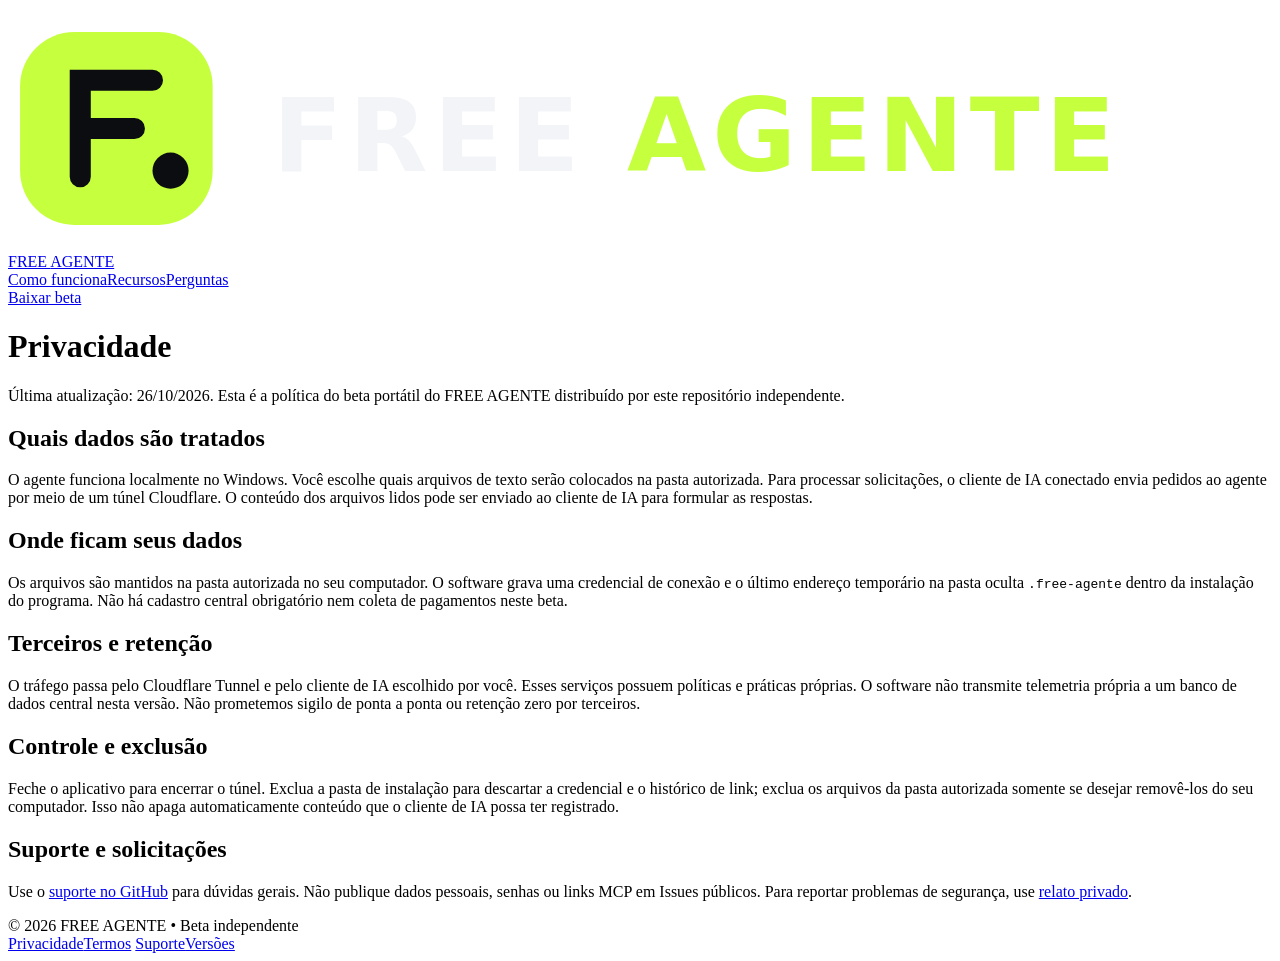
==== docs/privacidade.html @ c60641d6 "Lanca site e documentacao do beta FREE AGENTE 0.2.0" ====
<!doctype html><html lang="pt-BR"><head>
<meta charset="utf-8"><meta name="viewport" content="width=device-width,initial-scale=1">
<title>Privacidade — FREE AGENTE</title><meta name="description" content="FREE AGENTE Beta: acesso local a arquivos pelo ChatGPT/Claude, com MCP.">
<meta name="theme-color" content="#0a0e13">
<link rel="icon" type="image/svg+xml" href="assets/logo.svg"><link rel="stylesheet" href="assets/style.css"></head>
<body><header class="nav"><div class="wrap nav-inner"><a class="brand" href="./"><img alt="" src="assets/logo.svg">FREE <span>AGENTE</span></a>
<nav aria-label="Navegação"><a href="./#como">Como funciona</a><a href="./#recursos">Recursos</a><a href="./#duvidas">Perguntas</a></nav>
<a class="btn primary" href="https://github.com/elgato2221/free-agente-beta/releases/download/v0.2.0-beta/free-agente-0.2.0-beta-win-x64.zip">Baixar beta</a></div></header>
<main class="doc"><h1>Privacidade</h1><p>Última atualização: 26/10/2026. Esta é a política do beta portátil do FREE AGENTE distribuído por este repositório independente.</p>
<h2>Quais dados são tratados</h2><p>O agente funciona localmente no Windows. Você escolhe quais arquivos de texto serão colocados na pasta autorizada. Para processar solicitações, o cliente de IA conectado envia pedidos ao agente por meio de um túnel Cloudflare. O conteúdo dos arquivos lidos pode ser enviado ao cliente de IA para formular as respostas.</p>
<h2>Onde ficam seus dados</h2><p>Os arquivos são mantidos na pasta autorizada no seu computador. O software grava uma credencial de conexão e o último endereço temporário na pasta oculta <code>.free-agente</code> dentro da instalação do programa. Não há cadastro central obrigatório nem coleta de pagamentos neste beta.</p>
<h2>Terceiros e retenção</h2><p>O tráfego passa pelo Cloudflare Tunnel e pelo cliente de IA escolhido por você. Esses serviços possuem políticas e práticas próprias. O software não transmite telemetria própria a um banco de dados central nesta versão. Não prometemos sigilo de ponta a ponta ou retenção zero por terceiros.</p>
<h2>Controle e exclusão</h2><p>Feche o aplicativo para encerrar o túnel. Exclua a pasta de instalação para descartar a credencial e o histórico de link; exclua os arquivos da pasta autorizada somente se desejar removê-los do seu computador. Isso não apaga automaticamente conteúdo que o cliente de IA possa ter registrado.</p>
<h2>Suporte e solicitações</h2><p>Use o <a href="https://github.com/elgato2221/free-agente-beta/issues">suporte no GitHub</a> para dúvidas gerais. Não publique dados pessoais, senhas ou links MCP em Issues públicos. Para reportar problemas de segurança, use <a href="https://github.com/elgato2221/free-agente-beta/security/advisories/new">relato privado</a>.</p></main>
<footer><div class="wrap"><span>© 2026 FREE AGENTE • Beta independente</span><div class="legal">
<a href="privacidade.html">Privacidade</a><a href="termos.html">Termos</a>
<a href="suporte.html">Suporte</a><a href="https://github.com/elgato2221/free-agente-beta/releases">Versões</a></div></div></footer></body></html>
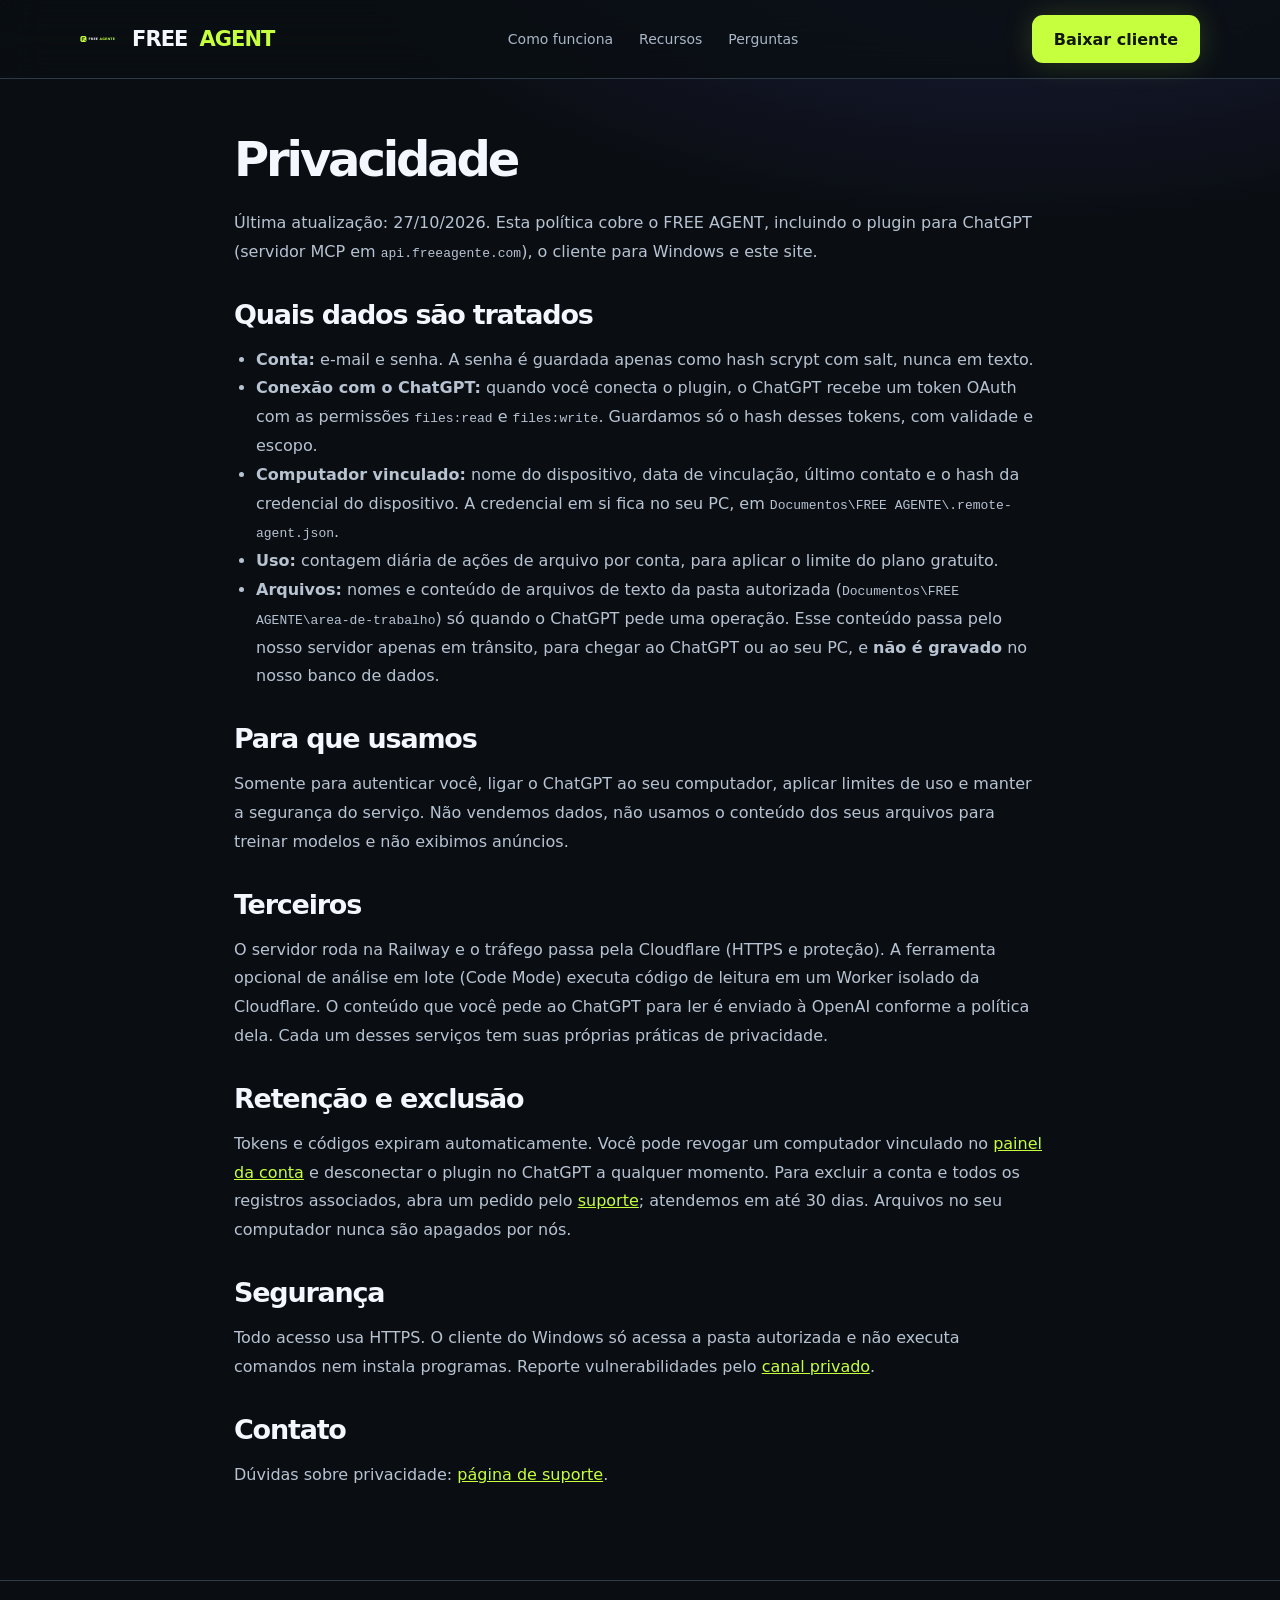
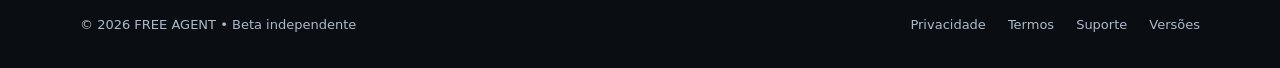
==== commit c2aa5202: "Site e politicas para o plugin remoto do ChatGPT" ====
--- a/docs/privacidade.html
+++ b/docs/privacidade.html
@@ -1,17 +1,24 @@
 <!doctype html><html lang="pt-BR"><head>
 <meta charset="utf-8"><meta name="viewport" content="width=device-width,initial-scale=1">
-<title>Privacidade — FREE AGENTE</title><meta name="description" content="FREE AGENTE Beta: acesso local a arquivos pelo ChatGPT/Claude, com MCP.">
+<title>Privacidade — FREE AGENT</title><meta name="description" content="FREE AGENTE Beta: acesso local a arquivos pelo ChatGPT/Claude, com MCP.">
 <meta name="theme-color" content="#0a0e13">
 <link rel="icon" type="image/svg+xml" href="assets/logo.svg"><link rel="stylesheet" href="assets/style.css"></head>
-<body><header class="nav"><div class="wrap nav-inner"><a class="brand" href="./"><img alt="" src="assets/logo.svg">FREE <span>AGENTE</span></a>
+<body><header class="nav"><div class="wrap nav-inner"><a class="brand" href="./"><img alt="" src="assets/logo.svg">FREE <span>AGENT</span></a>
 <nav aria-label="Navegação"><a href="./#como">Como funciona</a><a href="./#recursos">Recursos</a><a href="./#duvidas">Perguntas</a></nav>
-<a class="btn primary" href="https://github.com/elgato2221/free-agente-beta/releases/download/v0.2.0-beta/free-agente-0.2.0-beta-win-x64.zip">Baixar beta</a></div></header>
-<main class="doc"><h1>Privacidade</h1><p>Última atualização: 26/10/2026. Esta é a política do beta portátil do FREE AGENTE distribuído por este repositório independente.</p>
-<h2>Quais dados são tratados</h2><p>O agente funciona localmente no Windows. Você escolhe quais arquivos de texto serão colocados na pasta autorizada. Para processar solicitações, o cliente de IA conectado envia pedidos ao agente por meio de um túnel Cloudflare. O conteúdo dos arquivos lidos pode ser enviado ao cliente de IA para formular as respostas.</p>
-<h2>Onde ficam seus dados</h2><p>Os arquivos são mantidos na pasta autorizada no seu computador. O software grava uma credencial de conexão e o último endereço temporário na pasta oculta <code>.free-agente</code> dentro da instalação do programa. Não há cadastro central obrigatório nem coleta de pagamentos neste beta.</p>
-<h2>Terceiros e retenção</h2><p>O tráfego passa pelo Cloudflare Tunnel e pelo cliente de IA escolhido por você. Esses serviços possuem políticas e práticas próprias. O software não transmite telemetria própria a um banco de dados central nesta versão. Não prometemos sigilo de ponta a ponta ou retenção zero por terceiros.</p>
-<h2>Controle e exclusão</h2><p>Feche o aplicativo para encerrar o túnel. Exclua a pasta de instalação para descartar a credencial e o histórico de link; exclua os arquivos da pasta autorizada somente se desejar removê-los do seu computador. Isso não apaga automaticamente conteúdo que o cliente de IA possa ter registrado.</p>
-<h2>Suporte e solicitações</h2><p>Use o <a href="https://github.com/elgato2221/free-agente-beta/issues">suporte no GitHub</a> para dúvidas gerais. Não publique dados pessoais, senhas ou links MCP em Issues públicos. Para reportar problemas de segurança, use <a href="https://github.com/elgato2221/free-agente-beta/security/advisories/new">relato privado</a>.</p></main>
-<footer><div class="wrap"><span>© 2026 FREE AGENTE • Beta independente</span><div class="legal">
+<a class="btn primary" href="https://github.com/elgato2221/free-agente-beta/releases/download/v0.2.3-remoto/free-agente-remote-client-0.2.3-win-x64.zip">Baixar cliente</a></div></header>
+<main class="doc"><h1>Privacidade</h1><p>Última atualização: 27/10/2026. Esta política cobre o FREE AGENT, incluindo o plugin para ChatGPT (servidor MCP em <code>api.freeagente.com</code>), o cliente para Windows e este site.</p>
+<h2>Quais dados são tratados</h2><ul>
+<li><strong>Conta:</strong> e-mail e senha. A senha é guardada apenas como hash scrypt com salt, nunca em texto.</li>
+<li><strong>Conexão com o ChatGPT:</strong> quando você conecta o plugin, o ChatGPT recebe um token OAuth com as permissões <code>files:read</code> e <code>files:write</code>. Guardamos só o hash desses tokens, com validade e escopo.</li>
+<li><strong>Computador vinculado:</strong> nome do dispositivo, data de vinculação, último contato e o hash da credencial do dispositivo. A credencial em si fica no seu PC, em <code>Documentos\FREE AGENTE\.remote-agent.json</code>.</li>
+<li><strong>Uso:</strong> contagem diária de ações de arquivo por conta, para aplicar o limite do plano gratuito.</li>
+<li><strong>Arquivos:</strong> nomes e conteúdo de arquivos de texto da pasta autorizada (<code>Documentos\FREE AGENTE\area-de-trabalho</code>) só quando o ChatGPT pede uma operação. Esse conteúdo passa pelo nosso servidor apenas em trânsito, para chegar ao ChatGPT ou ao seu PC, e <strong>não é gravado</strong> no nosso banco de dados.</li>
+</ul>
+<h2>Para que usamos</h2><p>Somente para autenticar você, ligar o ChatGPT ao seu computador, aplicar limites de uso e manter a segurança do serviço. Não vendemos dados, não usamos o conteúdo dos seus arquivos para treinar modelos e não exibimos anúncios.</p>
+<h2>Terceiros</h2><p>O servidor roda na Railway e o tráfego passa pela Cloudflare (HTTPS e proteção). A ferramenta opcional de análise em lote (Code Mode) executa código de leitura em um Worker isolado da Cloudflare. O conteúdo que você pede ao ChatGPT para ler é enviado à OpenAI conforme a política dela. Cada um desses serviços tem suas próprias práticas de privacidade.</p>
+<h2>Retenção e exclusão</h2><p>Tokens e códigos expiram automaticamente. Você pode revogar um computador vinculado no <a href="https://api.freeagente.com/painel/conta.html">painel da conta</a> e desconectar o plugin no ChatGPT a qualquer momento. Para excluir a conta e todos os registros associados, abra um pedido pelo <a href="suporte.html">suporte</a>; atendemos em até 30 dias. Arquivos no seu computador nunca são apagados por nós.</p>
+<h2>Segurança</h2><p>Todo acesso usa HTTPS. O cliente do Windows só acessa a pasta autorizada e não executa comandos nem instala programas. Reporte vulnerabilidades pelo <a href="https://github.com/elgato2221/free-agente-beta/security/advisories/new">canal privado</a>.</p>
+<h2>Contato</h2><p>Dúvidas sobre privacidade: <a href="suporte.html">página de suporte</a>.</p></main>
+<footer><div class="wrap"><span>© 2026 FREE AGENT • Beta independente</span><div class="legal">
 <a href="privacidade.html">Privacidade</a><a href="termos.html">Termos</a>
 <a href="suporte.html">Suporte</a><a href="https://github.com/elgato2221/free-agente-beta/releases">Versões</a></div></div></footer></body></html>
--- a/docs/assets/style.css
+++ b/docs/assets/style.css
@@ -0,0 +1,43 @@
+
+:root{color-scheme:dark;--bg:#0a0e13;--card:#141b24;--card2:#1a2330;--line:#2e3946;--text:#f4f7fd;--muted:#abb7c6;--lime:#c6ff3d;--violet:#9b77fb}
+*{box-sizing:border-box}html{scroll-behavior:smooth}
+body{margin:0;background:radial-gradient(80vw 42vw at 80% -10%,#202146 0%,transparent 72%),var(--bg);color:var(--text);font-family:Inter,system-ui,-apple-system,Segoe UI,Roboto,Arial,sans-serif}
+a{color:inherit}a:focus-visible,button:focus-visible{outline:3px solid #c6ff3d;outline-offset:4px}
+.wrap{width:min(1120px,calc(100% - 48px));margin:auto}
+.nav{border-bottom:1px solid var(--line);background:#0a0e13c9;backdrop-filter:blur(20px);position:sticky;top:0;z-index:3}
+.nav-inner{min-height:78px;display:flex;align-items:center;gap:28px;justify-content:space-between}
+.brand{display:flex;align-items:center;gap:12px;font-size:21px;font-weight:900;letter-spacing:-.045em;text-decoration:none}
+.brand img{width:40px;height:40px}.brand span{color:var(--lime)}
+nav{display:flex;gap:26px}nav a{font-size:14px;text-decoration:none;color:var(--muted)}nav a:hover,.legal a:hover{color:var(--lime)}
+.btn{display:inline-flex;align-items:center;justify-content:center;min-height:48px;padding:12px 22px;border-radius:11px;font-weight:800;text-decoration:none;transition:transform .2s,background .2s;cursor:pointer}
+.btn:hover{transform:translateY(-2px)}.primary{color:#11170b;background:var(--lime);box-shadow:0 0 30px #c6ff3d2d}
+.secondary{color:#ebf0f8;background:#243042;border:1px solid #3a4a60}
+.hero{padding:92px 0 65px}.two{display:grid;grid-template-columns:1.12fr .88fr;gap:55px;align-items:center}
+.pill{display:inline-flex;border:1px solid #678536;background:#c6ff3d14;border-radius:999px;padding:9px 15px;color:#d8ff98;font-size:13px;font-weight:800;letter-spacing:.02em}
+h1{font-size:clamp(46px,6.8vw,83px);line-height:1.04;letter-spacing:-.065em;margin:24px 0}
+.gradient{background:linear-gradient(115deg,var(--lime),#e1ff95 45%,#b3a0ff);-webkit-background-clip:text;background-clip:text;color:transparent}
+.lead{font-size:18px;line-height:1.7;color:var(--muted);max-width:610px}
+.actions{display:flex;flex-wrap:wrap;gap:12px;margin:30px 0 18px}
+.mini{font-size:12px;color:#a8b4c3;line-height:1.6}.window{background:#111721;border:1px solid #344051;border-radius:17px;overflow:hidden;box-shadow:0 25px 80px #0008;transform:rotate(1.2deg)}
+.winbar{display:flex;align-items:center;gap:8px;border-bottom:1px solid var(--line);padding:15px;background:#1d2531;color:#b6c1d0;font-size:12px}
+.dot{width:10px;height:10px;background:#465366;border-radius:50%}.dot:first-child{background:#fa716f}.dot:nth-child(2){background:#e7be5b}.dot:nth-child(3){background:#65be8d}
+.pad{padding:22px}.line{font-family:ui-monospace,SFMono-Regular,Consolas,monospace;white-space:pre-wrap;font-size:13px;line-height:2;color:#cfdded}
+.prompt{color:#abc686}.good{color:var(--lime)}.path{color:#a68aff}
+.note{margin-top:17px;padding:13px 14px;background:#c6ff3d0c;border:1px solid #56762c80;border-radius:10px;color:#ccff83;font-size:13px;line-height:1.6}
+section.part{padding:58px 0}.eyebrow{text-transform:uppercase;font-size:12px;letter-spacing:.16em;font-weight:900;color:var(--lime)}
+h2{font-size:clamp(30px,4vw,48px);line-height:1.15;letter-spacing:-.045em;margin:12px 0 14px}
+.intro{max-width:730px;color:var(--muted);line-height:1.65}
+.cols{display:grid;grid-template-columns:repeat(3,1fr);gap:16px;margin-top:32px}
+.card{background:linear-gradient(155deg,#18212e,#111822);border:1px solid #364252;border-radius:17px;padding:27px}
+.step{color:#b4fc50;font-weight:800;font-size:13px;letter-spacing:.12em}.card h3{font-size:20px;margin:14px 0 10px}
+.card p{font-size:15px;color:var(--muted);line-height:1.65;margin:0}.limitations{margin-top:24px;border-radius:15px;background:#2b2417;border:1px solid #74613f;padding:22px 25px;color:#ecd4a2;line-height:1.7}
+.limits{display:grid;grid-template-columns:1fr 1fr;gap:20px;margin-top:25px}.limits ul{color:var(--muted);line-height:1.9;padding-left:21px}
+.pricing{border:1px solid #48603a;background:linear-gradient(105deg,#1d2b20,#171e2e);padding:34px;border-radius:20px;display:flex;justify-content:space-between;align-items:center;gap:30px}
+.pricing strong{font-size:28px}.pricing p{color:var(--muted);line-height:1.5}
+details{border-bottom:1px solid #344151;padding:18px 2px}summary{cursor:pointer;font-weight:700;font-size:16px}details p{line-height:1.7;color:var(--muted)}
+footer{border-top:1px solid #303c4b;margin-top:55px;padding:36px 0;color:#aeb9c7;font-size:13px}
+footer .wrap{display:flex;justify-content:space-between;align-items:center;gap:20px;flex-wrap:wrap}.legal{display:flex;flex-wrap:wrap;gap:22px}
+.legal a{text-decoration:none;color:#aeb9c7}.doc{max-width:860px;margin:56px auto 90px;padding:0 24px}.doc h1{font-size:48px}.doc h2{font-size:27px;margin-top:32px}.doc p,.doc li{color:#b8c3d2;line-height:1.8}.doc ul{padding-left:22px}.doc a{color:var(--lime)}
+@media(max-width:860px){nav{display:none}.two,.cols,.limits{grid-template-columns:1fr}.hero{padding:55px 0 25px}.window{transform:none}.pricing{display:block}.pricing .btn{margin-top:15px}}
+@media(max-width:470px){.wrap{width:calc(100% - 30px)}.nav-inner{min-height:70px}.nav .btn{padding:10px 12px;font-size:12px}.brand{font-size:17px}.brand img{width:32px;height:32px}.actions .btn{width:100%}h1{font-size:46px}.lead{font-size:16px}.pad{padding:15px}.line{font-size:11px}}
+@media(prefers-reduced-motion:reduce){html{scroll-behavior:auto}.btn{transition:none}}
